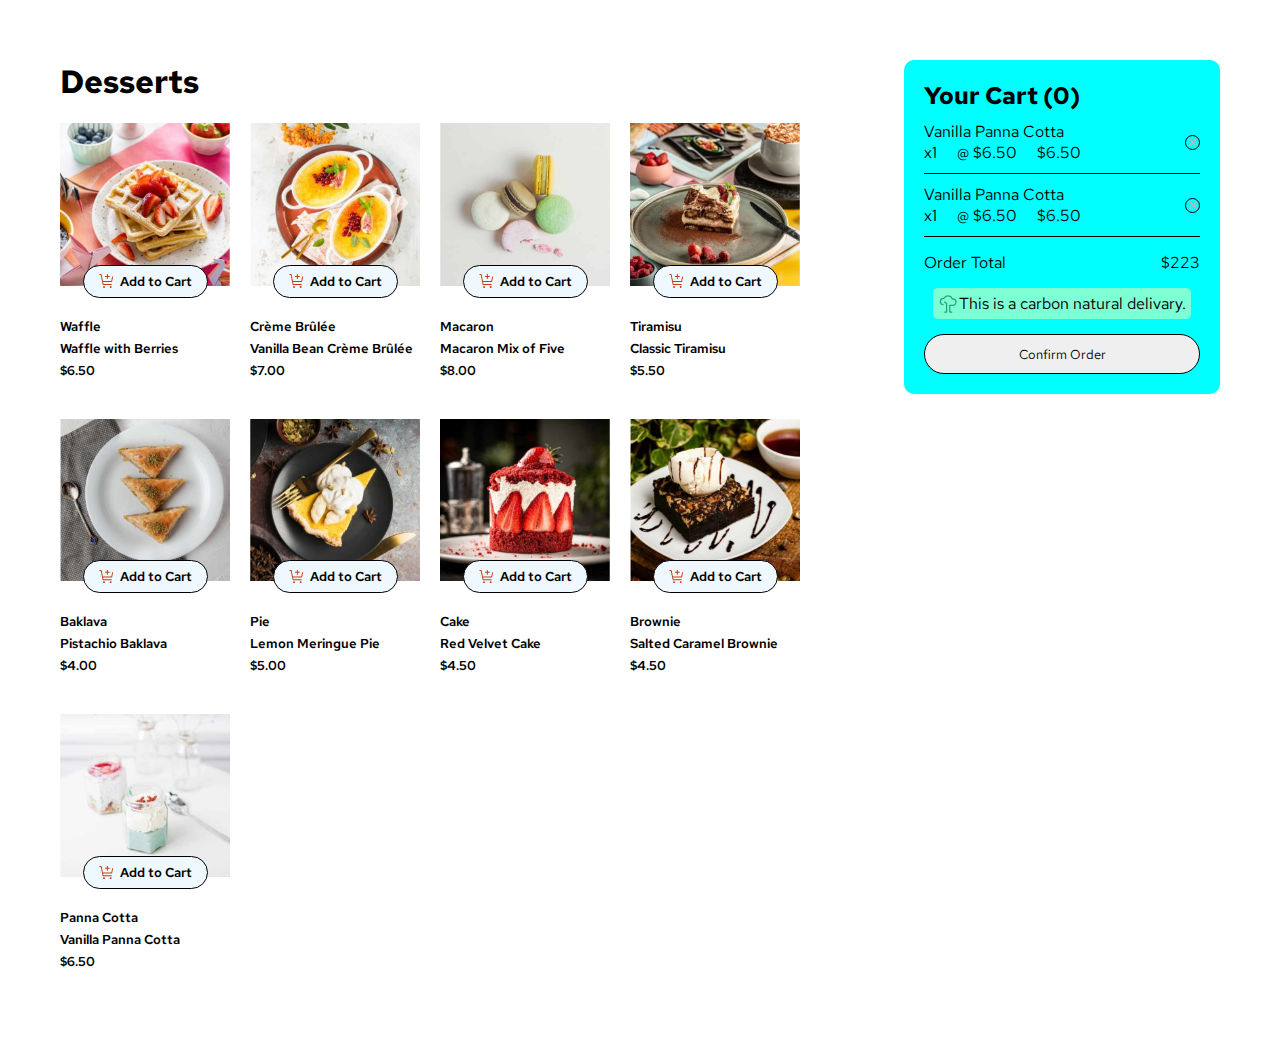
==== index.html @ 5ac56608 "add cart section" ====
<!DOCTYPE html>
<html lang="en">
<head>
    <meta charset="UTF-8">
    <meta name="viewport" content="width=device-width, initial-scale=1.0">
    <title>Product list with cart</title>
    <link rel="stylesheet" href="./style.css">
</head>
<body>
    
    <section class="container">
            <!-- Desserts Menu -->
            <div class="desserts">
                <h1>Desserts</h1>

                <!-- menu -->
                <div class="menu-box">
                    <!-- item -->
                    <div class="item">
                        <img src="./assets/images/image-waffle-desktop.jpg" alt="">
                        <div class="order-box">
                            <img src="./assets/images/icon-add-to-cart.svg" alt="">
                            <span>Add to Cart</span>
                        </div>
                        <div class="item-info">
                            <span class="item-type">Waffle</span>
                            <span class="item-name">
                                Waffle with Berries
                            </span>
                            <span class="price">$6.50</span>
                        </div>
                    </div>

                    <!-- item -->
                    <div class="item">
                        <img src="./assets/images/image-creme-brulee-desktop.jpg" alt="">
                        <div class="order-box">
                            <img src="./assets/images/icon-add-to-cart.svg" alt="">
                            <span>Add to Cart</span>
                        </div>
                        <div class="item-info">
                            <span class="item-type"> Crème Brûlée</span>
                            <span class="item-name">                            
                                Vanilla Bean Crème Brûlée
                            </span>
                            <span class="price">$7.00</span>
                        </div>
                    </div>

                    <!-- item -->
                    <div class="item">
                        <img src="./assets/images/image-macaron-desktop.jpg" alt="">
                        <div class="order-box">
                            <img src="./assets/images/icon-add-to-cart.svg" alt="">
                            <span>Add to Cart</span>
                        </div>
                        <div class="item-info">
                            <span class="item-type">Macaron</span>
                            <span class="item-name">
                                Macaron Mix of Five
                            </span>
                            <span class="price">$8.00</span>
                        </div>
                    </div>

                    <!-- item -->
                    <div class="item">
                        <img src="./assets/images/image-tiramisu-desktop.jpg" alt="">
                        <div class="order-box">
                            <img src="./assets/images/icon-add-to-cart.svg" alt="">
                            <span>Add to Cart</span>
                        </div>
                        <div class="item-info">
                            <span class="item-type">Tiramisu</span>
                            <span class="item-name">
                                Classic Tiramisu
                            </span>
                            <span class="price">$5.50</span>
                        </div>
                    </div>

                    <!-- item -->
                    <div class="item">
                        <img src="./assets/images/image-baklava-desktop.jpg" alt="">
                        <div class="order-box">
                            <img src="./assets/images/icon-add-to-cart.svg" alt="">
                            <span>Add to Cart</span>
                        </div>
                        <div class="item-info">
                            <span class="item-type">Baklava</span>
                            <span class="item-name">
                                Pistachio Baklava
                            </span>
                            <span class="price">$4.00</span>
                        </div>
                    </div>

                    <!-- item -->
                    <div class="item">
                        <img src="./assets/images/image-meringue-desktop.jpg" alt="">
                        <div class="order-box">
                            <img src="./assets/images/icon-add-to-cart.svg" alt="">
                            <span>Add to Cart</span>
                        </div>
                        <div class="item-info">
                            <span class="item-type">Pie</span>
                            <span class="item-name">
                                Lemon Meringue Pie
                            </span>
                            <span class="price">$5.00</span>
                        </div>
                    </div>

                    <!-- item -->
                    <div class="item">
                        <img src="./assets/images/image-cake-desktop.jpg" alt="">
                        <div class="order-box">
                            <img src="./assets/images/icon-add-to-cart.svg" alt="">
                            <span>Add to Cart</span>
                        </div>
                        <div class="item-info">
                            <span class="item-type">Cake</span>
                            <span class="item-name">
                                Red Velvet Cake
                            </span>
                            <span class="price">$4.50</span>
                        </div>
                    </div>

                    <!-- item -->
                    <div class="item">
                        <img src="./assets/images/image-brownie-desktop.jpg" alt="">
                        <div class="order-box">
                            <img src="./assets/images/icon-add-to-cart.svg" alt="">
                            <span>Add to Cart</span>
                        </div>
                        <div class="item-info">
                            <span class="item-type">Brownie</span>
                            <span class="item-name">
                                Salted Caramel Brownie
                            </span>
                            <span class="price">$4.50</span>
                        </div>
                    </div>

                    <!-- item -->
                    <div class="item">
                        <img src="./assets/images/image-panna-cotta-desktop.jpg" alt="">
                        <div class="order-box">
                            <img src="./assets/images/icon-add-to-cart.svg" alt="">
                            <span>Add to Cart</span>
                        </div>
                        <div class="item-info">
                            <span class="item-type">Panna Cotta</span>
                            <span class="item-name">
                                Vanilla Panna Cotta
                            </span>
                            <span class="price">$6.50</span>
                        </div>
                    </div>

                </div>

            </div>

            <!-- Cart -->
            <div class="cart">

                <h2>Your Cart (<span class="cart-count">0</span>)</h2>

                <!-- Cart No Item -->
                <div class="cart-no-item" hidden>
                    <img src="./assets/images/illustration-empty-cart.svg" alt="">
                    <span class="cart-text">Your added items will appear here</span>
                </div>

                <!-- Cart With Item -->
                <div class="cart-with-item">

                    <div class="cart-item-box">
                        <div class="cart-item">
                            <div>
                                <div class="cart-item-name">Vanilla Panna Cotta</div>
                                <div class="cart-value"><span class="quantity">x1</span><span class="cart-price">@ $6.50</span><span class="amount">$6.50</span></div>
                            </div>
                            <div class="cart-remove-item">
                                <img src="./assets/images/icon-remove-item.svg" alt="">
                            </div>
                        </div>
    
                        <div class="cart-item">
                            <div>
                                <div class="cart-item-name">Vanilla Panna Cotta</div>
                                <div class="cart-value"><span class="quantity">x1</span><span class="cart-price">@ $6.50</span><span class="amount">$6.50</span></div>
                            </div>
                            <div class="cart-remove-item">
                                <img src="./assets/images/icon-remove-item.svg" alt="">
                            </div>
                        </div>
                    </div>
                    
                    <!-- Order -->
                    <div class="order-total">Order Total <span>$223</span></div>

                    <!-- Delivery -->
                    <div class="delivery"><img src="./assets/images/icon-carbon-neutral.svg" alt="">This is a carbon natural delivary.</div>

                    <!-- Confirm Order -->
                    <button class="confirm-order">Confirm Order</button>
                </div>
            </div>

    </section>
    <div class="">

    </div>

</body>
</html>
---- style.css ----
@import url('https://fonts.googleapis.com/css2?family=Red+Hat+Text:ital,wght@0,300..700;1,300..700&display=swap');

* {
    margin: 0;
    padding: 0;
    box-sizing: border-box;
}

body {
    font-family:  "Red Hat Text", sans-serif;
    font-size: 16px;
}

.container {
    padding:60px;
    display: flex;
    justify-content: center;
}

.desserts {
    width: 950px;
}

.desserts h1 {
    margin-bottom: 20px;
}

.menu-box {
    display: flex;
    align-items: center;
    justify-content: start;
    flex-wrap: wrap;
    gap: 20px;
}
.item {
    width: 170px;
    font-size: 0.8rem;
    font-weight: 600;
    position: relative;
    margin-bottom: 20px;
}

.item > img {
    width: 100%;
}

.order-box {
    display: flex;
    align-items: center;
    justify-content: center;
    padding: 7px 15px;
    border-radius: 50px;
    border: 1px solid black;
    width: fit-content;
    position: relative;
    margin: -25px auto 0 auto;
    background-color: aliceblue;
    z-index: 10;
    
}

.order-box > img {
    width: 16px;
    margin-right:5px ;
}

.item-info {
    display: flex;
    flex-direction: column;
    gap: 5px;
    margin-top: 20px;
}

.cart {
    width: 350px;
    height: fit-content;
    background-color: aqua;
    padding: 20px;
    border-radius: 10px;
}

.cart-no-item img {

    display: block;
    margin: 20px auto 20px auto ;
}

.cart-item {
    display: flex;
    align-items: center;
    justify-content: space-between;
    padding: 10px 0;
    border-bottom: 1px solid black;
}

.cart-text {
    display: block;
    text-align: center;
    margin-bottom: 20px;
}

.cart-value {
    display: flex;
    align-items: center;
    gap: 20px;
}

.cart-remove-item {
    display: flex;
    align-items: center;
    justify-content: center;
    width: 15px;
    height: 15px;
    border-radius: 50%;
    border: 1px solid black;
}

.order-total {
    display: flex;
    align-items: center;
    justify-content: space-between;
    padding: 15px 0;
}

.delivery {
    display: flex;
    align-items: center;
    justify-content: center;
    width: fit-content;
    padding: 5px;
    border-radius: 5px;
    background-color: aquamarine;
    margin: 0 auto 15px auto;
}

.confirm-order {
    margin: auto;
    width: 100%;
    padding: 10px 20px;
    border-radius: 30px;
    outline: none;
    border: 1px solid black;
    font-family:  "Red Hat Text", sans-serif;
    
}
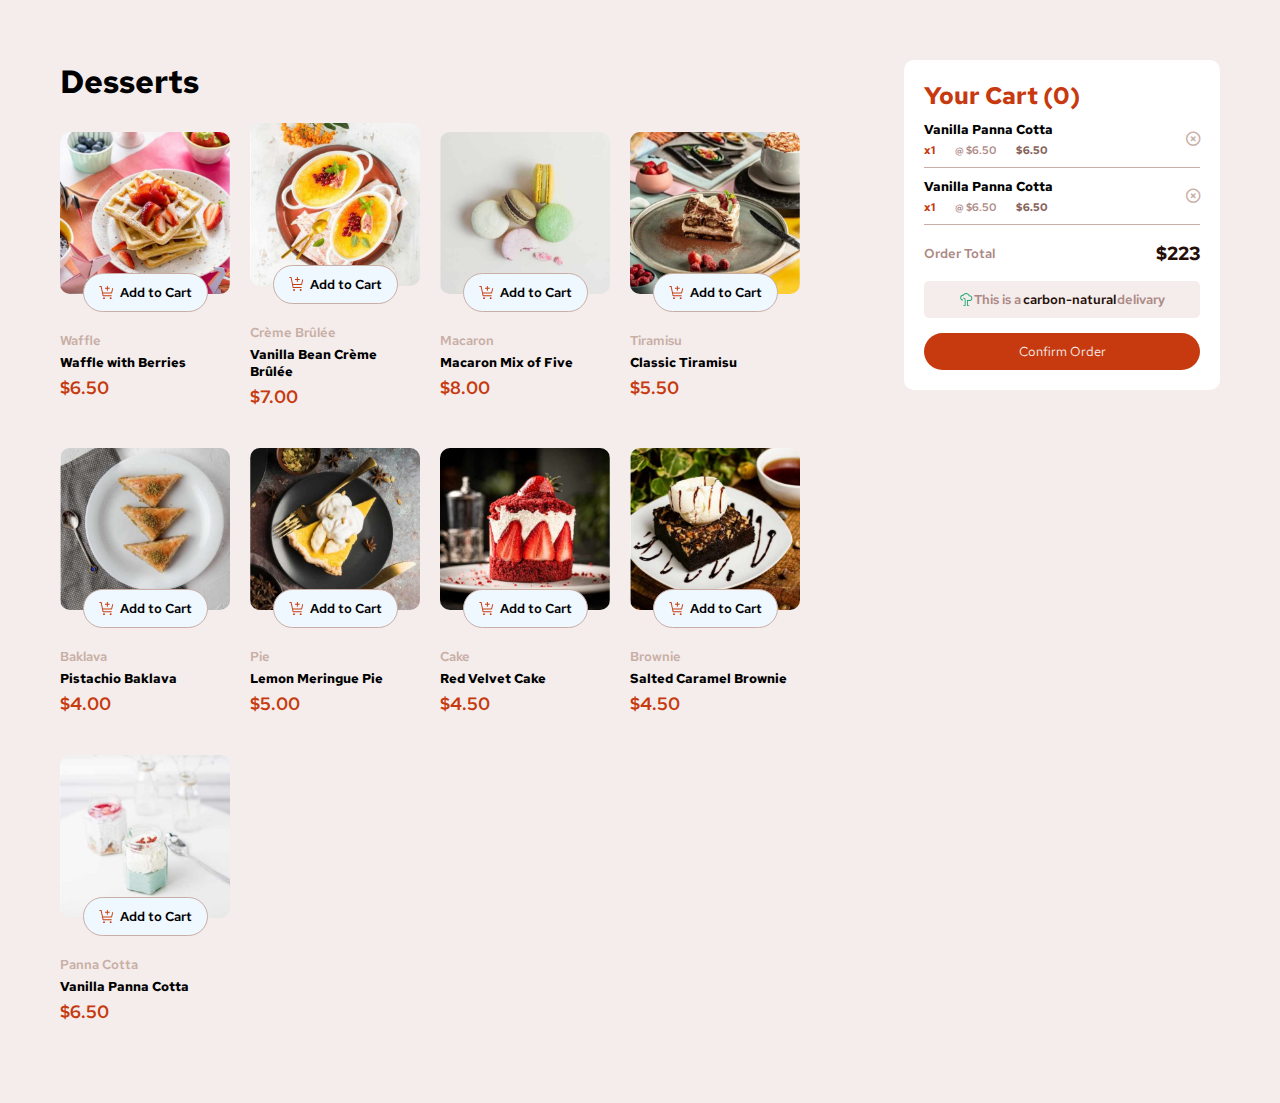
==== commit de8ff3b5: "update deskstop size and design" ====
--- a/index.html
+++ b/index.html
@@ -5,6 +5,7 @@
     <meta name="viewport" content="width=device-width, initial-scale=1.0">
     <title>Product list with cart</title>
     <link rel="stylesheet" href="./style.css">
+    <link rel="stylesheet" href="https://cdnjs.cloudflare.com/ajax/libs/font-awesome/6.6.0/css/all.min.css">
 </head>
 <body>
     
@@ -183,9 +184,9 @@
                                 <div class="cart-item-name">Vanilla Panna Cotta</div>
                                 <div class="cart-value"><span class="quantity">x1</span><span class="cart-price">@ $6.50</span><span class="amount">$6.50</span></div>
                             </div>
-                            <div class="cart-remove-item">
-                                <img src="./assets/images/icon-remove-item.svg" alt="">
-                            </div>
+                            
+                                <i class="fa-regular fa-circle-xmark"></i>
+                            
                         </div>
     
                         <div class="cart-item">
@@ -193,9 +194,9 @@
                                 <div class="cart-item-name">Vanilla Panna Cotta</div>
                                 <div class="cart-value"><span class="quantity">x1</span><span class="cart-price">@ $6.50</span><span class="amount">$6.50</span></div>
                             </div>
-                            <div class="cart-remove-item">
-                                <img src="./assets/images/icon-remove-item.svg" alt="">
-                            </div>
+                            
+                                <i class="fa-regular fa-circle-xmark"></i>
+                            
                         </div>
                     </div>
                     
@@ -203,7 +204,7 @@
                     <div class="order-total">Order Total <span>$223</span></div>
 
                     <!-- Delivery -->
-                    <div class="delivery"><img src="./assets/images/icon-carbon-neutral.svg" alt="">This is a carbon natural delivary.</div>
+                    <div class="delivery"><img src="./assets/images/icon-carbon-neutral.svg" alt="">This is a <span>carbon-natural</span> delivary</div>
 
                     <!-- Confirm Order -->
                     <button class="confirm-order">Confirm Order</button>
@@ -211,8 +212,42 @@
             </div>
 
     </section>
-    <div class="">
-
+
+    <!-- Confirmation Box -->
+    <div class="overlay">
+        <div class="order-confirmation">
+
+            <div class="order-confirm-icon">
+                <img src="./assets/images/icon-order-confirmed.svg" alt="">
+            </div>
+    
+            <h2>Order Confirmed</h2>
+            <span>We hope you enjoy your food!</span>
+    
+           <div class="confirm-box">
+                <div class="order-item">
+                    <div class="order-confirm-item">
+                        <img class="order-thumbnail" src="./assets/images/image-baklava-thumbnail.jpg" alt="">
+                        <div>
+                            <div class="cart-item-name">Vanilla Panna Cotta</div>
+                            <div class="cart-value"><span class="quantity">x1</span><span class="cart-price">@ $6.50</span></div>
+                        </div>
+                    </div>
+                    <div>
+                        <span class="confirm-price">$23</span>
+                    </div>
+                </div>
+        
+                <div class="order-confirm-total">
+                    <div>Order Total</div>
+                    <span class="order-confirm-total-amount">$2233</span>
+                </div>
+           </div>
+           
+           <button class="start-new">Start New Order</button>
+
+
+        </div>
     </div>
 
 </body>
--- a/style.css
+++ b/style.css
@@ -1,4 +1,16 @@
 @import url('https://fonts.googleapis.com/css2?family=Red+Hat+Text:ital,wght@0,300..700;1,300..700&display=swap');
+
+:root{
+    --Red: hsl(14, 86%, 42%);
+    --Green: hsl(159, 69%, 38%);
+    --Rose_50: hsl(20, 50%, 98%);
+    --Rose_100: hsl(13, 31%, 94%);
+    --Rose_300: hsl(14, 25%, 72%);
+    --Rose_400: hsl(7, 20%, 60%);
+    --Rose_500: hsl(12, 20%, 44%);
+    --Rose_900: hsl(14, 65%, 9%);
+}
+
 
 * {
     margin: 0;
@@ -6,9 +18,14 @@
     box-sizing: border-box;
 }
 
+button {
+    cursor: pointer;
+}
+
 body {
     font-family:  "Red Hat Text", sans-serif;
     font-size: 16px;
+    background-color: var(--Rose_100);
 }
 
 .container {
@@ -32,6 +49,7 @@
     flex-wrap: wrap;
     gap: 20px;
 }
+
 .item {
     width: 170px;
     font-size: 0.8rem;
@@ -42,21 +60,27 @@
 
 .item > img {
     width: 100%;
+    border-radius: 10px;
 }
 
 .order-box {
     display: flex;
     align-items: center;
     justify-content: center;
-    padding: 7px 15px;
+    padding: 10px 15px;
     border-radius: 50px;
-    border: 1px solid black;
+    border: 1px solid var(--Rose_300);
     width: fit-content;
     position: relative;
     margin: -25px auto 0 auto;
     background-color: aliceblue;
-    z-index: 10;
-    
+    z-index: 5;
+    cursor: pointer;
+}
+
+.order-box:hover {
+    color: var(--Red);
+    border: 1px solid var(--Red);
 }
 
 .order-box > img {
@@ -71,16 +95,39 @@
     margin-top: 20px;
 }
 
+.item-type {
+    color: var(--Rose_300);
+    font-size: 0.8rem;
+}
+
+.item-name {
+    font-weight: 700;
+}
+
+.price {
+    color: var(--Red);
+    font-size: 1.1rem;
+}
+
 .cart {
     width: 350px;
     height: fit-content;
-    background-color: aqua;
+    background-color: white;
     padding: 20px;
     border-radius: 10px;
 }
 
+.cart h2 {
+    color: var(--Red);
+}
+
+.cart-text {
+    font-size: 1rem;
+    font-weight: 600;
+    color: var(--Rose_500);
+}
+
 .cart-no-item img {
-
     display: block;
     margin: 20px auto 20px auto ;
 }
@@ -90,7 +137,7 @@
     align-items: center;
     justify-content: space-between;
     padding: 10px 0;
-    border-bottom: 1px solid black;
+    border-bottom: 1px solid var(--Rose_300);
 }
 
 .cart-text {
@@ -99,38 +146,104 @@
     margin-bottom: 20px;
 }
 
+.cart-item-name {
+    font-weight: 700;
+    font-size: 0.8rem;
+    margin-bottom: 5px;
+}
+
 .cart-value {
+    font-size: 0.7rem;
+}
+
+.quantity {
+    color: var(--Red);
+    font-weight: 700;
+}
+
+.cart-price {
+    color: var(--Rose_400);
+    font-weight: 600;
+}
+
+.amount {
+    color: var(--Rose_500);
+    font-weight: 700;
+}
+
+.cart-value {
     display: flex;
     align-items: center;
     gap: 20px;
 }
 
+.fa-circle-xmark {
+    font-size: 0.9rem;
+    color: var(--Rose_300);
+    cursor: pointer;
+}
+
+.fa-circle-xmark:hover { 
+    color: var(--Rose_900);
+}
+/* 
 .cart-remove-item {
     display: flex;
     align-items: center;
     justify-content: center;
-    width: 15px;
-    height: 15px;
+    width: 14px;
+    height: 14px;
     border-radius: 50%;
-    border: 1px solid black;
-}
+    border: 1.5px solid var(--Rose_400);
+    cursor: pointer;
+}
+
+.cart-remove-item:hover {
+    border-color: var(--Rose_900);
+}
+
+.cart-remove-item img {
+    padding: 2px;
+    width: 100%;
+} */
 
 .order-total {
     display: flex;
     align-items: center;
     justify-content: space-between;
     padding: 15px 0;
+    font-size: 0.8rem;
+    color: var(--Rose_400);
+    font-weight: 600;
+}
+
+.order-total span {
+    font-size: 1.2rem;
+    font-weight: 700;
+    color: var(--Rose_900);
 }
 
 .delivery {
     display: flex;
     align-items: center;
     justify-content: center;
-    width: fit-content;
-    padding: 5px;
+    width: 100%;
+    padding: 10px;
     border-radius: 5px;
-    background-color: aquamarine;
+    background-color: var(--Rose_100);
     margin: 0 auto 15px auto;
+    font-size: 0.8rem;
+    font-weight: 600;
+    color: var(--Rose_400);
+}
+
+.delivery img {
+    width: 15px;
+}
+
+.delivery span {
+    color: var(--Rose_900);
+    padding: 0 0.1rem;
 }
 
 .confirm-order {
@@ -138,8 +251,123 @@
     width: 100%;
     padding: 10px 20px;
     border-radius: 30px;
+    border: none;
     outline: none;
-    border: 1px solid black;
     font-family:  "Red Hat Text", sans-serif;
-    
-}
+    background-color: var(--Red);
+    color: var(--Rose_100);
+    font-size: 0.8rem;
+}
+
+.confirm-order:hover {
+    filter: brightness(80%);
+}
+
+.overlay {
+    position: fixed;
+    width: 100%;
+    min-height: 100vh;
+    background: rgba(0, 0, 0, 0.527);
+    display: flex;
+    justify-content: center;
+    align-items: center;
+    top: 0;
+    left: 0;
+    z-index: 9;
+    overflow: hidden;
+    display: none;
+}
+
+.order-confirmation {
+    background-color: white;
+    padding: 20px;
+    border-radius: 10px;
+    width: 500px;
+    display: flex;
+    flex-direction: column;
+    gap: 10px;
+}
+
+.order-confirmation h2{
+    font-size: 2rem;
+}
+
+.order-confirmation > span {
+    font-size: 0.9rem;
+    font-weight: 600;
+    color: var(--Rose_400);
+}
+
+.order-confirm-icon {
+    width: 30px;
+    height: 30px;
+}
+
+.order-confirm-icon img {
+    width: 100%;
+    height: 100%;
+}
+
+.confirm-box {
+    background-color: var(--Rose_100);
+    border-radius: 10px;
+    padding: 0 20px;
+}
+
+.order-item {
+    display: flex;
+    justify-content: space-between;
+    align-items: center;
+    padding: 20px 0 ;
+    border-bottom: 1px solid var(--Rose_300);
+}
+
+.order-confirm-item {
+    display: flex;
+    justify-content: center;
+    align-items: center;
+    gap: 10px;
+}
+
+.order-confirm-item img {
+    width: 50px;
+    border-radius: 10px;
+}
+
+.order-confirm-total {
+    display: flex;
+    align-items: center;
+    justify-content: space-between;
+    padding: 10px 0 ;
+    font-size: .8rem;
+    font-weight: 600;
+    color: var(--Rose_400);
+}
+
+.order-confirm-total-amount {
+    font-size: 1.5rem;
+    color: var(--Rose_900);
+    font-weight: 700;
+}
+
+
+.confirm-price {
+    font-weight: 600;
+    font-size: 1.2rem;
+}
+
+.start-new {
+    padding: 15px;
+    border-radius: 30px;
+    border: none;
+    outline: none;
+    font-family:  "Red Hat Text", sans-serif;
+    background-color: var(--Red);
+    color: var(--Rose_100);
+    font-size: 0.8rem;
+    cursor: pointer;
+}
+
+.start-new:hover {
+    filter: brightness(80%);
+}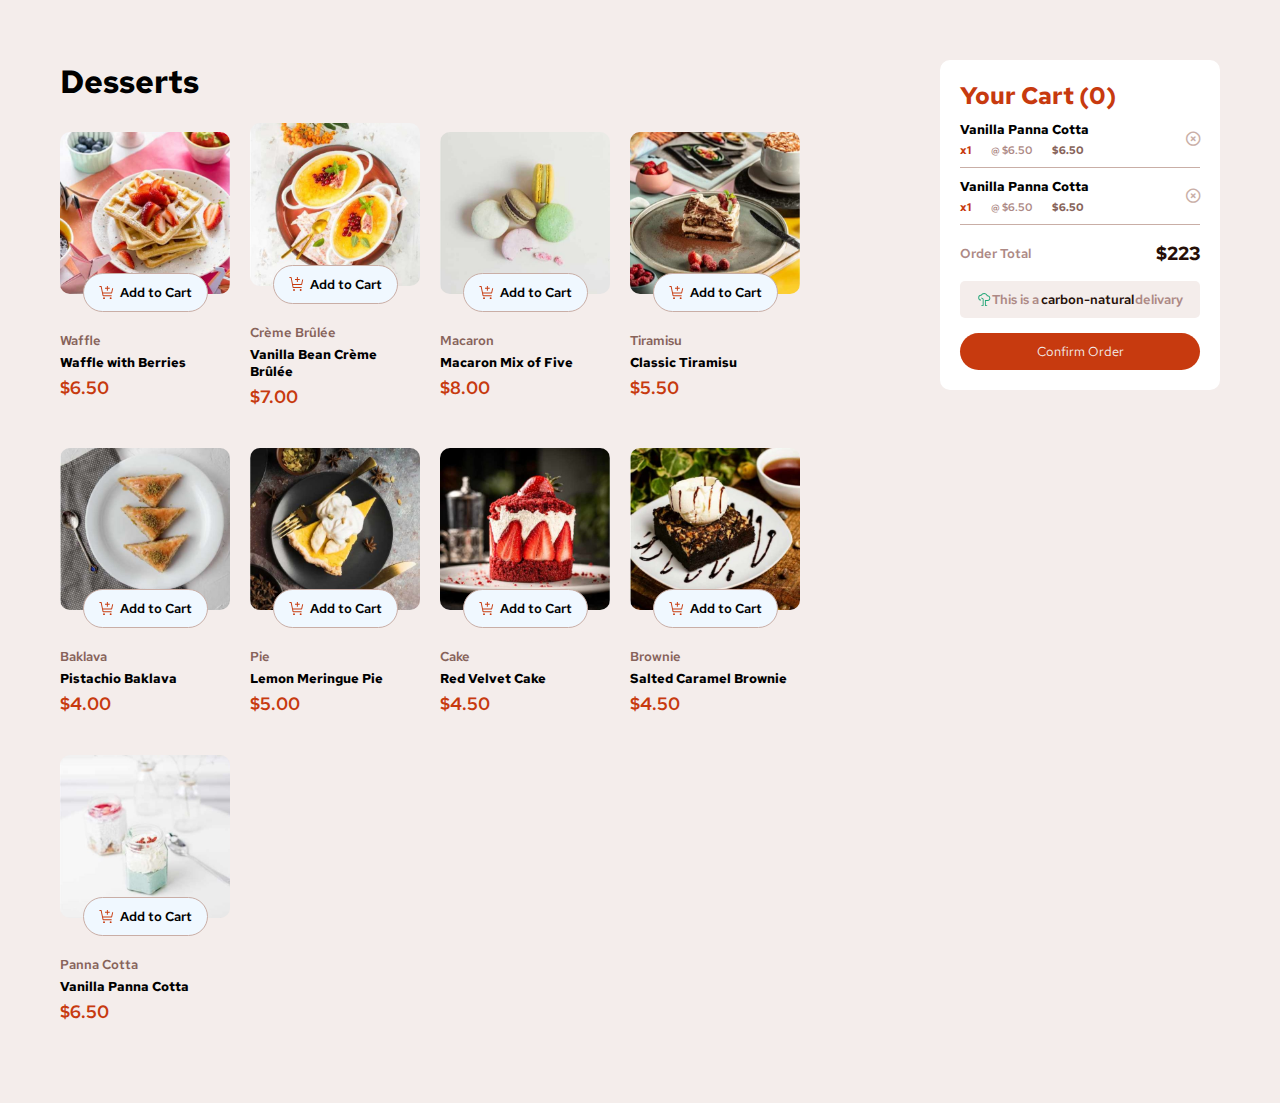
==== commit 7845dbff: "mobile size update and create element from JS" ====
--- a/index.html
+++ b/index.html
@@ -15,152 +15,7 @@
                 <h1>Desserts</h1>
 
                 <!-- menu -->
-                <div class="menu-box">
-                    <!-- item -->
-                    <div class="item">
-                        <img src="./assets/images/image-waffle-desktop.jpg" alt="">
-                        <div class="order-box">
-                            <img src="./assets/images/icon-add-to-cart.svg" alt="">
-                            <span>Add to Cart</span>
-                        </div>
-                        <div class="item-info">
-                            <span class="item-type">Waffle</span>
-                            <span class="item-name">
-                                Waffle with Berries
-                            </span>
-                            <span class="price">$6.50</span>
-                        </div>
-                    </div>
-
-                    <!-- item -->
-                    <div class="item">
-                        <img src="./assets/images/image-creme-brulee-desktop.jpg" alt="">
-                        <div class="order-box">
-                            <img src="./assets/images/icon-add-to-cart.svg" alt="">
-                            <span>Add to Cart</span>
-                        </div>
-                        <div class="item-info">
-                            <span class="item-type"> Crème Brûlée</span>
-                            <span class="item-name">                            
-                                Vanilla Bean Crème Brûlée
-                            </span>
-                            <span class="price">$7.00</span>
-                        </div>
-                    </div>
-
-                    <!-- item -->
-                    <div class="item">
-                        <img src="./assets/images/image-macaron-desktop.jpg" alt="">
-                        <div class="order-box">
-                            <img src="./assets/images/icon-add-to-cart.svg" alt="">
-                            <span>Add to Cart</span>
-                        </div>
-                        <div class="item-info">
-                            <span class="item-type">Macaron</span>
-                            <span class="item-name">
-                                Macaron Mix of Five
-                            </span>
-                            <span class="price">$8.00</span>
-                        </div>
-                    </div>
-
-                    <!-- item -->
-                    <div class="item">
-                        <img src="./assets/images/image-tiramisu-desktop.jpg" alt="">
-                        <div class="order-box">
-                            <img src="./assets/images/icon-add-to-cart.svg" alt="">
-                            <span>Add to Cart</span>
-                        </div>
-                        <div class="item-info">
-                            <span class="item-type">Tiramisu</span>
-                            <span class="item-name">
-                                Classic Tiramisu
-                            </span>
-                            <span class="price">$5.50</span>
-                        </div>
-                    </div>
-
-                    <!-- item -->
-                    <div class="item">
-                        <img src="./assets/images/image-baklava-desktop.jpg" alt="">
-                        <div class="order-box">
-                            <img src="./assets/images/icon-add-to-cart.svg" alt="">
-                            <span>Add to Cart</span>
-                        </div>
-                        <div class="item-info">
-                            <span class="item-type">Baklava</span>
-                            <span class="item-name">
-                                Pistachio Baklava
-                            </span>
-                            <span class="price">$4.00</span>
-                        </div>
-                    </div>
-
-                    <!-- item -->
-                    <div class="item">
-                        <img src="./assets/images/image-meringue-desktop.jpg" alt="">
-                        <div class="order-box">
-                            <img src="./assets/images/icon-add-to-cart.svg" alt="">
-                            <span>Add to Cart</span>
-                        </div>
-                        <div class="item-info">
-                            <span class="item-type">Pie</span>
-                            <span class="item-name">
-                                Lemon Meringue Pie
-                            </span>
-                            <span class="price">$5.00</span>
-                        </div>
-                    </div>
-
-                    <!-- item -->
-                    <div class="item">
-                        <img src="./assets/images/image-cake-desktop.jpg" alt="">
-                        <div class="order-box">
-                            <img src="./assets/images/icon-add-to-cart.svg" alt="">
-                            <span>Add to Cart</span>
-                        </div>
-                        <div class="item-info">
-                            <span class="item-type">Cake</span>
-                            <span class="item-name">
-                                Red Velvet Cake
-                            </span>
-                            <span class="price">$4.50</span>
-                        </div>
-                    </div>
-
-                    <!-- item -->
-                    <div class="item">
-                        <img src="./assets/images/image-brownie-desktop.jpg" alt="">
-                        <div class="order-box">
-                            <img src="./assets/images/icon-add-to-cart.svg" alt="">
-                            <span>Add to Cart</span>
-                        </div>
-                        <div class="item-info">
-                            <span class="item-type">Brownie</span>
-                            <span class="item-name">
-                                Salted Caramel Brownie
-                            </span>
-                            <span class="price">$4.50</span>
-                        </div>
-                    </div>
-
-                    <!-- item -->
-                    <div class="item">
-                        <img src="./assets/images/image-panna-cotta-desktop.jpg" alt="">
-                        <div class="order-box">
-                            <img src="./assets/images/icon-add-to-cart.svg" alt="">
-                            <span>Add to Cart</span>
-                        </div>
-                        <div class="item-info">
-                            <span class="item-type">Panna Cotta</span>
-                            <span class="item-name">
-                                Vanilla Panna Cotta
-                            </span>
-                            <span class="price">$6.50</span>
-                        </div>
-                    </div>
-
-                </div>
+                <div class="menu-box"> </div>
 
             </div>
 
@@ -249,6 +104,6 @@
 
         </div>
     </div>
-
+    <script src="./script.js"></script>
 </body>
 </html>--- a/style.css
+++ b/style.css
@@ -34,9 +34,9 @@
     justify-content: center;
 }
 
-.desserts {
+/* .desserts {
     width: 950px;
-}
+} */
 
 .desserts h1 {
     margin-bottom: 20px;
@@ -96,7 +96,7 @@
 }
 
 .item-type {
-    color: var(--Rose_300);
+    color: var(--Rose_500);
     font-size: 0.8rem;
 }
 
@@ -110,7 +110,7 @@
 }
 
 .cart {
-    width: 350px;
+    width: 500px;
     height: fit-content;
     background-color: white;
     padding: 20px;
@@ -370,4 +370,34 @@
 
 .start-new:hover {
     filter: brightness(80%);
+}
+
+@media screen and (max-width: 700px) {
+
+    /* .menu-box {
+        width: 700px;
+    } */
+
+    .container {
+        display: block;
+    }
+
+    .cart {
+        margin: auto;
+        width: unset;
+    }
+
+    .menu-box {
+        justify-content: center;
+    }
+}
+
+@media screen and (max-width: 480px){
+    .item {
+        width: fit-content;
+    }
+
+    .container {
+        padding: 20px;
+    }
 }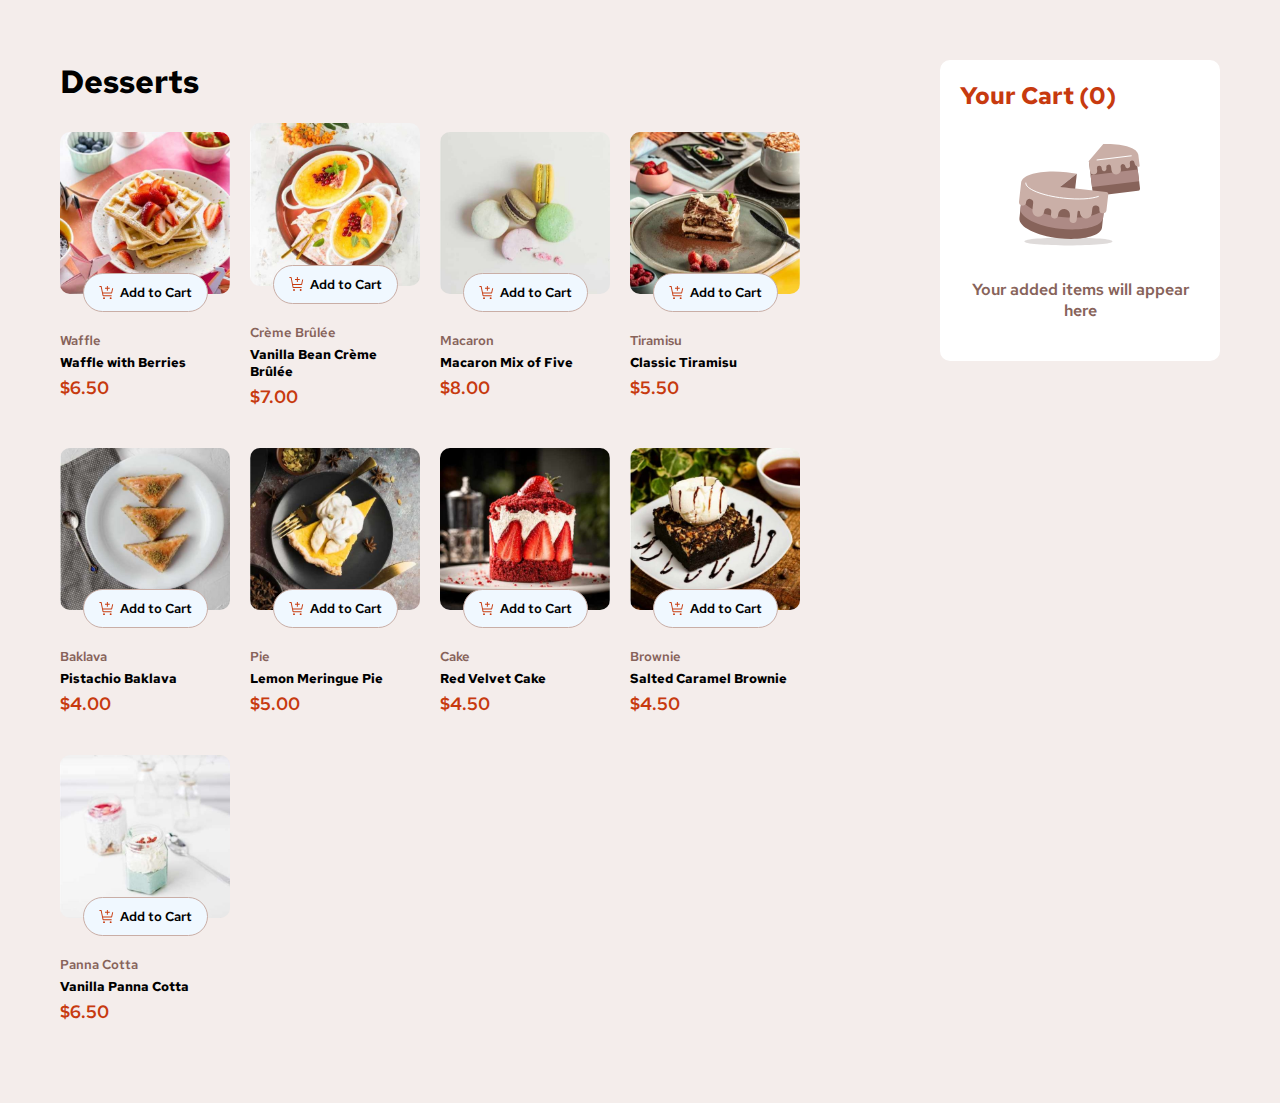
==== commit 72e8261d: "order box, plus btn and minus btn event update" ====
--- a/index.html
+++ b/index.html
@@ -15,7 +15,24 @@
                 <h1>Desserts</h1>
 
                 <!-- menu -->
-                <div class="menu-box"> </div>
+                <div class="menu-box"> 
+                    <!-- <div class="item"><img class="image" src="./assets/images/image-waffle-desktop.jpg" alt="">
+
+                        <div class="order-box">
+                            <div class="before-click" hidden>
+                                <img src="./assets/images/icon-add-to-cart.svg" alt=""><span>Add to Cart</span>
+                            </div>
+                            <div class="after-click"><i class="fa-solid fa-circle-minus"></i><span>0</span><i class="fa-solid fa-circle-plus"></i></div>
+                        </div>
+
+                        <div class="item-info">
+                            <span class="item-type">Waffle</span>
+                            <span class="item-name">Waffle with Berries</span>
+                            <span class="price">$6.50</span>
+                        </div>
+
+                    </div> -->
+                </div>
 
             </div>
 
@@ -25,13 +42,13 @@
                 <h2>Your Cart (<span class="cart-count">0</span>)</h2>
 
                 <!-- Cart No Item -->
-                <div class="cart-no-item" hidden>
+                <div class="cart-no-item" >
                     <img src="./assets/images/illustration-empty-cart.svg" alt="">
                     <span class="cart-text">Your added items will appear here</span>
                 </div>
 
                 <!-- Cart With Item -->
-                <div class="cart-with-item">
+                <div class="cart-with-item" hidden>
 
                     <div class="cart-item-box">
                         <div class="cart-item">
--- a/style.css
+++ b/style.css
@@ -70,7 +70,7 @@
     padding: 10px 15px;
     border-radius: 50px;
     border: 1px solid var(--Rose_300);
-    width: fit-content;
+    width: 125px;
     position: relative;
     margin: -25px auto 0 auto;
     background-color: aliceblue;
@@ -83,9 +83,27 @@
     border: 1px solid var(--Red);
 }
 
-.order-box > img {
+.before-click {
+    display: flex;
+    align-items: center;
+    justify-content: space-between;
+}
+
+.before-click  img {
     width: 16px;
     margin-right:5px ;
+}
+
+.after-click {
+    width: 100%;
+    display: none;
+    justify-content: space-between;
+    align-items: center;
+    color: var(--Rose_100);
+}
+
+.after-click i:hover {
+    color: var(--Rose_900);
 }
 
 .item-info {
